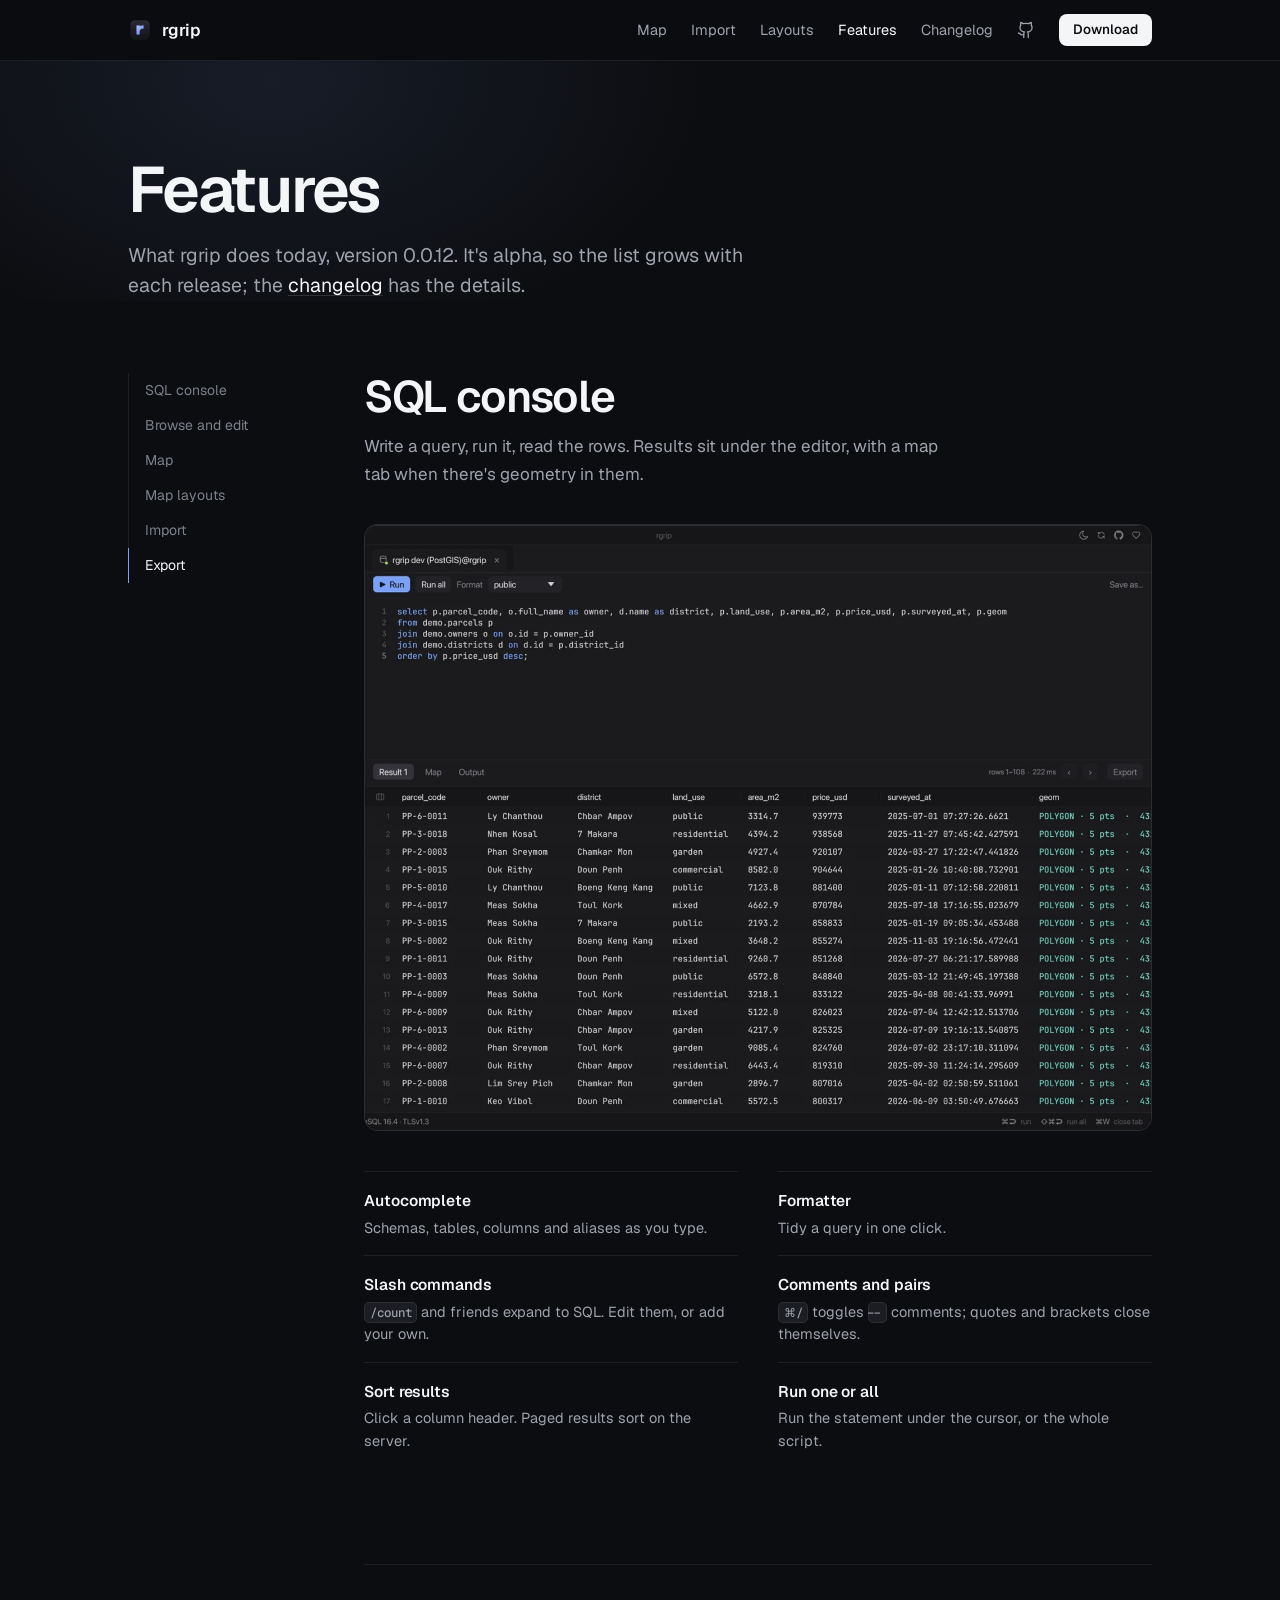
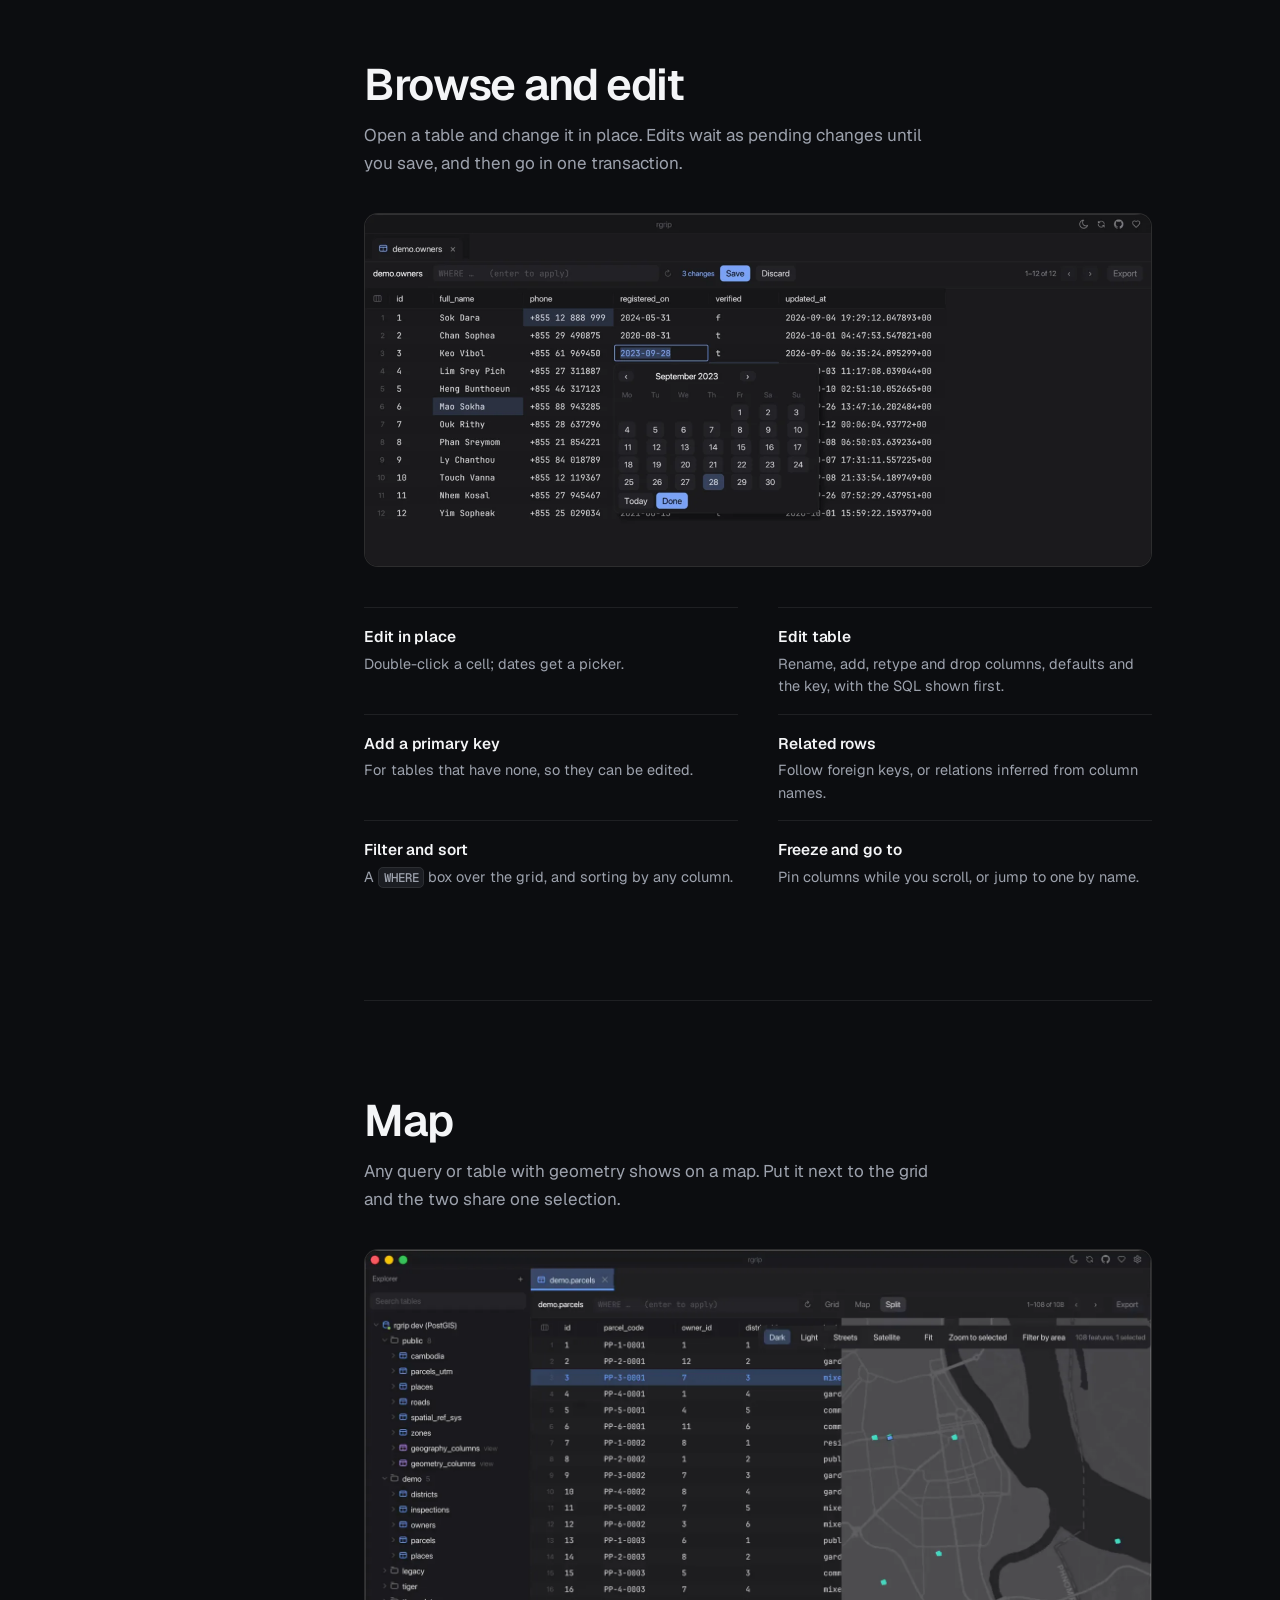
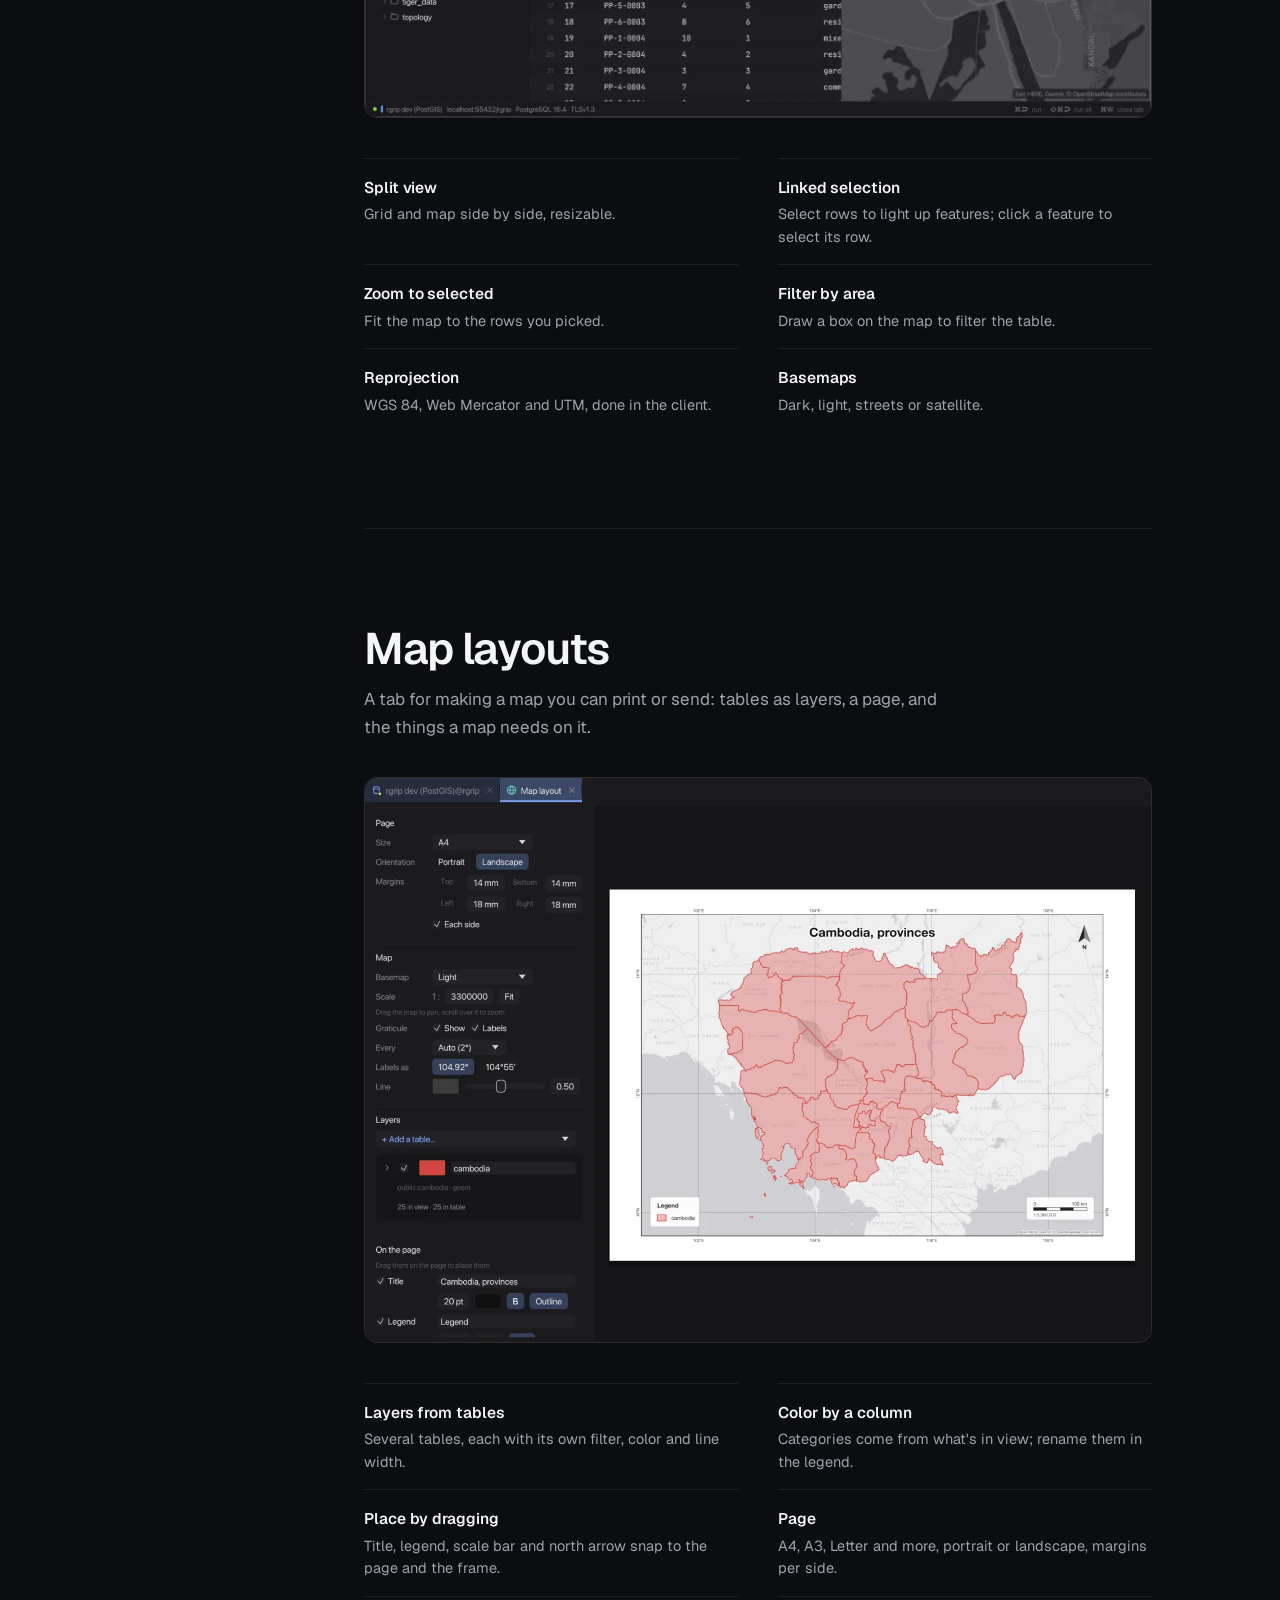
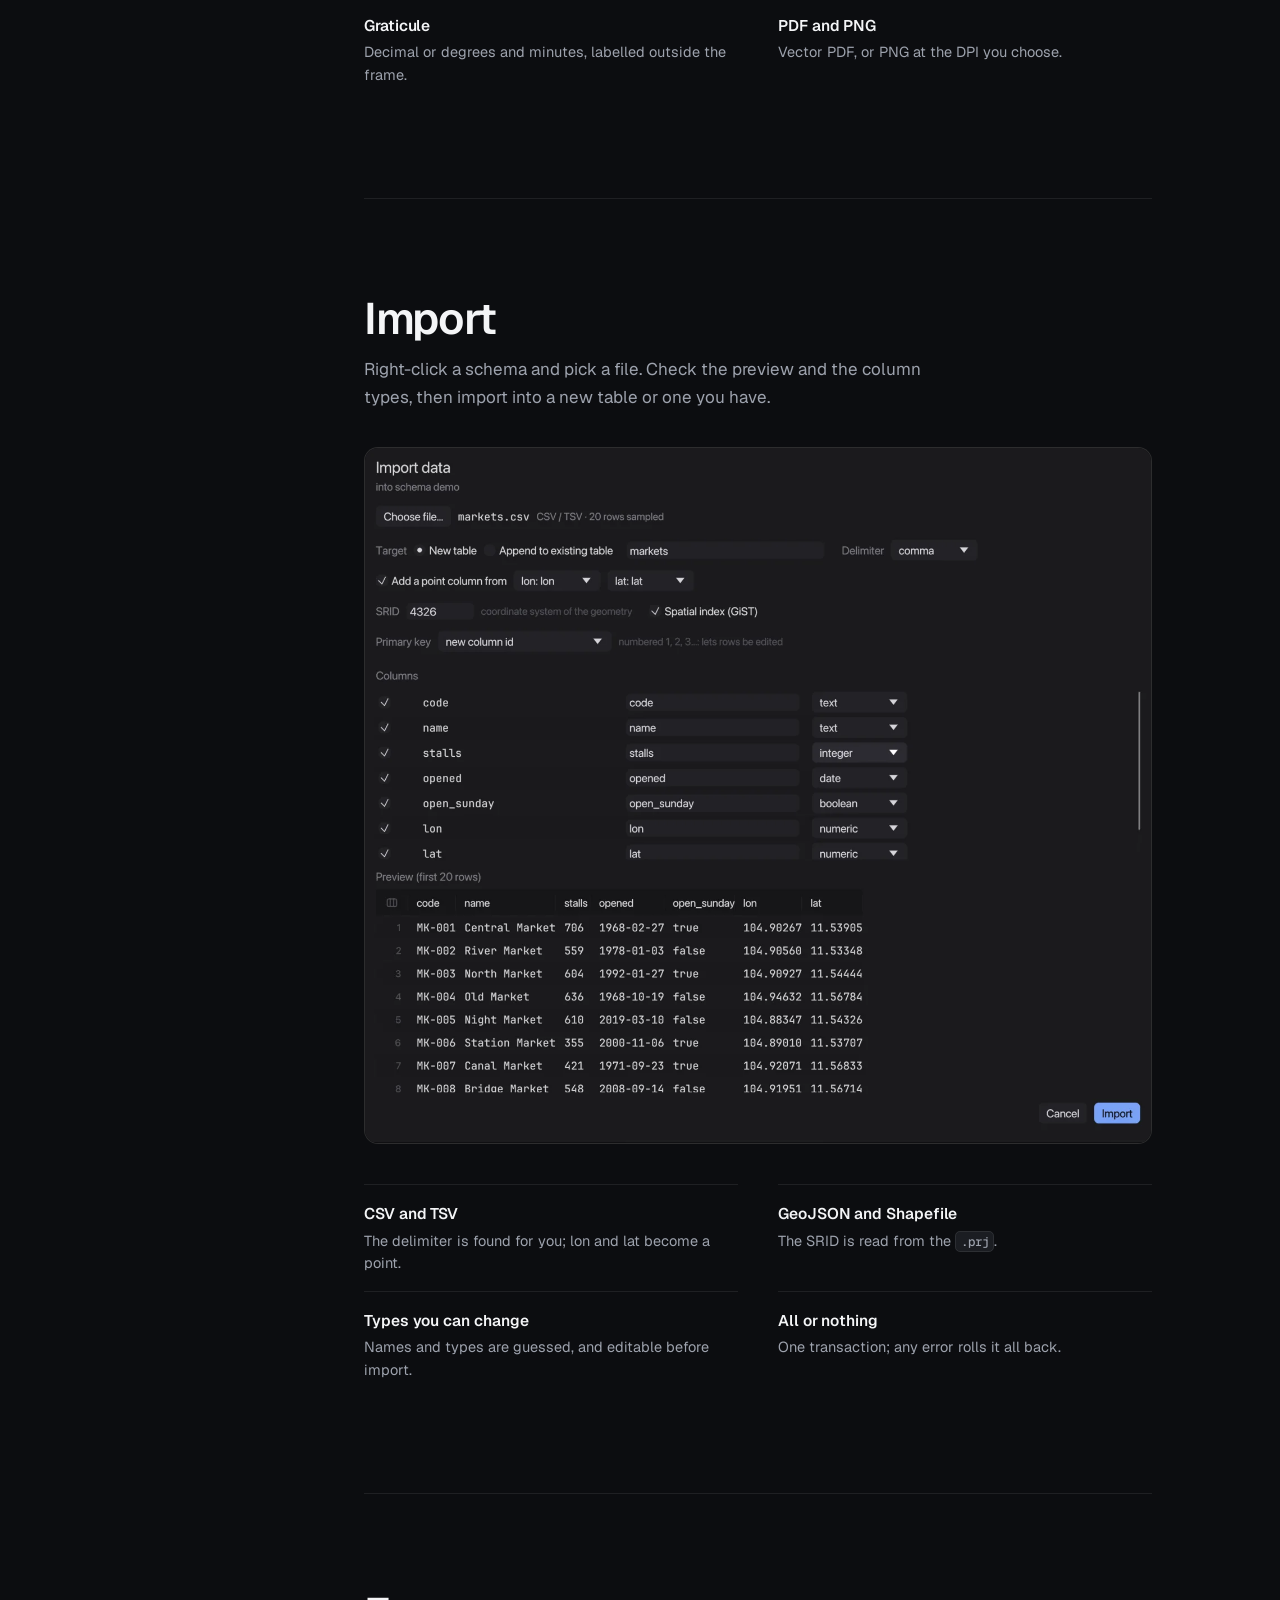
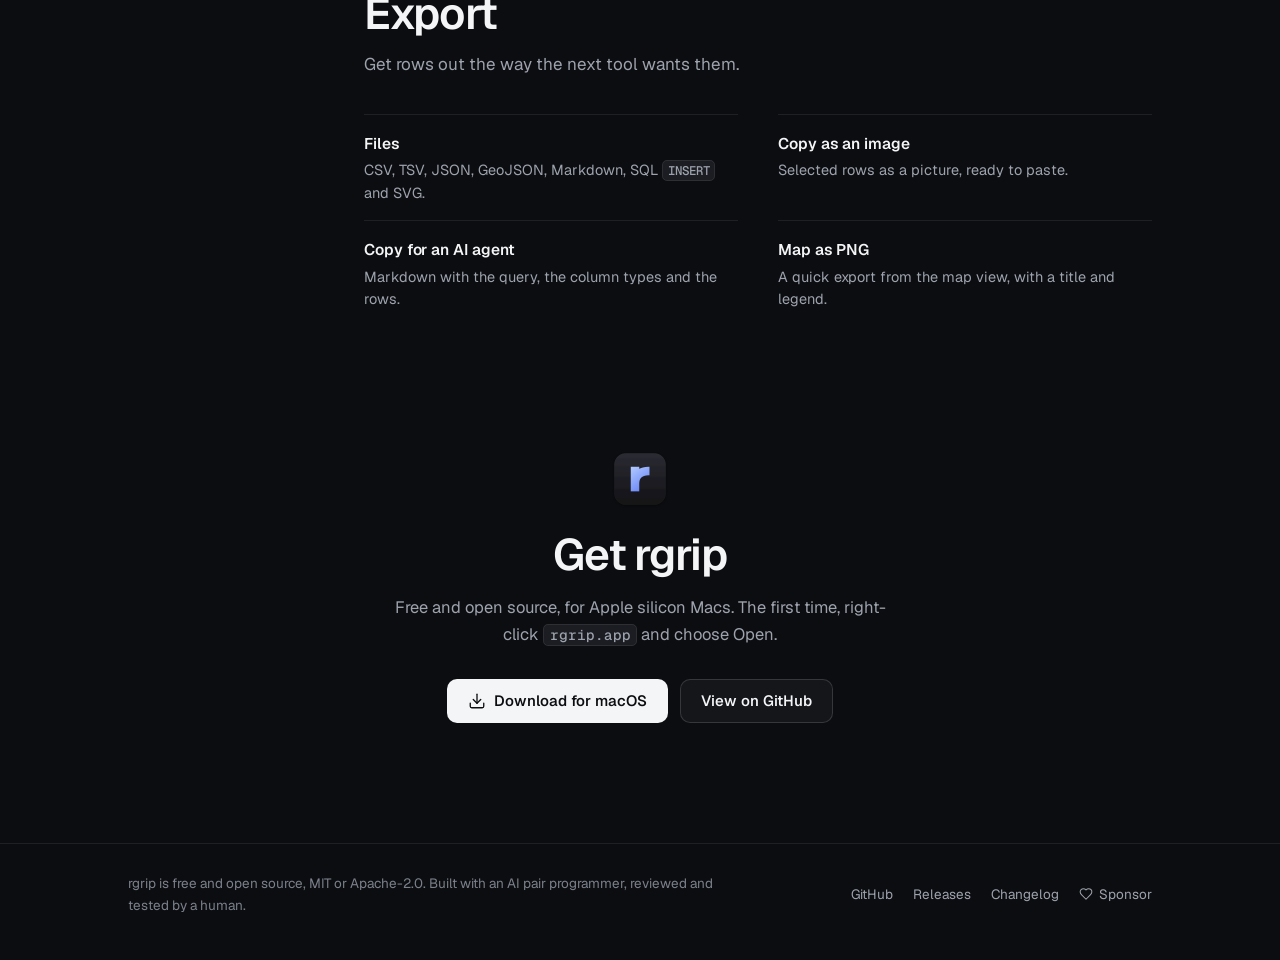
==== site/features.html @ 533f60ce "Site: a features page (console, browse and edit, map, layouts, import, export) with a section index;" ====
<!doctype html>
<html lang="en">
<head>
  <meta charset="utf-8">
  <meta name="viewport" content="width=device-width, initial-scale=1">
  <title>Features · rgrip</title>
  <meta name="description" content="Everything rgrip does: the SQL console, browsing and editing tables, the map, map layouts with PDF and PNG export, and importing files into PostGIS.">
  <meta name="theme-color" content="#0c0d10">
  <link rel="icon" type="image/png" href="img/icon.png">
  <link rel="apple-touch-icon" href="img/icon.png">
  <link rel="canonical" href="https://yoouTaro.github.io/rgrip/features.html">

  <meta property="og:type" content="website">
  <meta property="og:site_name" content="rgrip">
  <meta property="og:title" content="Features · rgrip">
  <meta property="og:description" content="Everything rgrip does: the SQL console, browsing and editing tables, the map, map layouts with PDF and PNG export, and importing files into PostGIS.">
  <meta property="og:url" content="https://yoouTaro.github.io/rgrip/features.html">
  <meta property="og:image" content="https://yoouTaro.github.io/rgrip/img/og.png">
  <meta name="twitter:card" content="summary_large_image">

  <link rel="preload" href="fonts/geist.woff2" as="font" type="font/woff2" crossorigin>
  <link rel="stylesheet" href="style.css?v=13">
  <script src="main.js?v=13" defer></script>
</head>
<body>
  <a class="skip" href="#main">Skip to content</a>

  <header class="top">
    <div class="wrap top-in">
      <a class="mark" href="./" aria-label="rgrip home">
        <img src="img/icon.png" alt="" width="24" height="24"><span>rgrip</span>
      </a>
      <nav aria-label="Primary">
        <a href="./#map">Map</a>
        <a href="./#import">Import</a>
        <a href="./#layout">Layouts</a>
        <a href="features.html" aria-current="page">Features</a>
        <a href="https://github.com/yoouTaro/rgrip/blob/main/CHANGELOG.md">Changelog</a>
        <a href="https://github.com/yoouTaro/rgrip" class="nav-gh" aria-label="GitHub"><svg class="ico" viewBox="0 0 24 24" aria-hidden="true"><path d="M15 22v-4a4.8 4.8 0 0 0-1-3.5c3 0 6-2 6-5.5.08-1.25-.27-2.48-1-3.5.28-1.15.28-2.35 0-3.5 0 0-1 0-3 1.5-2.64-.5-5.36-.5-8 0C6 2 5 2 5 2c-.3 1.15-.3 2.35 0 3.5A5.403 5.403 0 0 0 4 9c0 3.5 3 5.5 6 5.5-.39.49-.68 1.05-.85 1.65-.17.6-.22 1.23-.15 1.85v4"/><path d="M9 18c-4.51 2-5-2-7-2"/></svg></a>
        <a class="btn btn-sm btn-primary" data-download href="https://github.com/yoouTaro/rgrip/releases"><span>Download</span></a>
      </nav>
    </div>
  </header>

  <main id="main">
    <section class="page-head">
      <div class="wrap">
        <h1 class="page-title">Features</h1>
        <p class="lead page-lead">What rgrip does today, version <span data-version>0.0.12</span>. It's alpha, so the list grows with each release; the <a href="https://github.com/yoouTaro/rgrip/blob/main/CHANGELOG.md">changelog</a> has the details.</p>
      </div>
    </section>

    <div class="wrap feat">
      <nav class="toc" aria-label="On this page">
        <a href="#query" class="on">SQL console</a>
        <a href="#edit">Browse and edit</a>
        <a href="#map">Map</a>
        <a href="#layout">Map layouts</a>
        <a href="#import">Import</a>
        <a href="#export">Export</a>
      </nav>

      <div class="groups">
        <section class="group" id="query" aria-labelledby="query-h">
          <h2 id="query-h">SQL console</h2>
          <p class="group-copy">Write a query, run it, read the rows. Results sit under the editor, with a map tab when there's geometry in them.</p>
          <figure class="shot"><img src="img/query.webp" alt="SQL console: a join across demo.parcels, owners and districts, and its 108 rows in the grid below" width="1400" height="1077" loading="lazy"></figure>
          <dl class="items">
            <div><dt>Autocomplete</dt><dd>Schemas, tables, columns and aliases as you type.</dd></div>
            <div><dt>Formatter</dt><dd>Tidy a query in one click.</dd></div>
            <div><dt>Slash commands</dt><dd><code>/count</code> and friends expand to SQL. Edit them, or add your own.</dd></div>
            <div><dt>Comments and pairs</dt><dd><kbd>⌘/</kbd> toggles <code>--</code> comments; quotes and brackets close themselves.</dd></div>
            <div><dt>Sort results</dt><dd>Click a column header. Paged results sort on the server.</dd></div>
            <div><dt>Run one or all</dt><dd>Run the statement under the cursor, or the whole script.</dd></div>
          </dl>
        </section>

        <section class="group" id="edit" aria-labelledby="edit-h">
          <h2 id="edit-h">Browse and edit</h2>
          <p class="group-copy">Open a table and change it in place. Edits wait as pending changes until you save, and then go in one transaction.</p>
          <figure class="shot"><img src="img/edit.webp" alt="demo.owners with three pending changes and the date picker open on registered_on" width="1400" height="628" loading="lazy"></figure>
          <dl class="items">
            <div><dt>Edit in place</dt><dd>Double-click a cell; dates get a picker.</dd></div>
            <div><dt>Edit table</dt><dd>Rename, add, retype and drop columns, defaults and the key, with the SQL shown first.</dd></div>
            <div><dt>Add a primary key</dt><dd>For tables that have none, so they can be edited.</dd></div>
            <div><dt>Related rows</dt><dd>Follow foreign keys, or relations inferred from column names.</dd></div>
            <div><dt>Filter and sort</dt><dd>A <code>WHERE</code> box over the grid, and sorting by any column.</dd></div>
            <div><dt>Freeze and go to</dt><dd>Pin columns while you scroll, or jump to one by name.</dd></div>
          </dl>
        </section>

        <section class="group" id="map" aria-labelledby="map-h">
          <h2 id="map-h">Map</h2>
          <p class="group-copy">Any query or table with geometry shows on a map. Put it next to the grid and the two share one selection.</p>
          <figure class="shot"><img src="img/split.webp" alt="Split view of demo.parcels: selected rows in the grid are highlighted on the map" width="1400" height="875" loading="lazy"></figure>
          <dl class="items">
            <div><dt>Split view</dt><dd>Grid and map side by side, resizable.</dd></div>
            <div><dt>Linked selection</dt><dd>Select rows to light up features; click a feature to select its row.</dd></div>
            <div><dt>Zoom to selected</dt><dd>Fit the map to the rows you picked.</dd></div>
            <div><dt>Filter by area</dt><dd>Draw a box on the map to filter the table.</dd></div>
            <div><dt>Reprojection</dt><dd>WGS 84, Web Mercator and UTM, done in the client.</dd></div>
            <div><dt>Basemaps</dt><dd>Dark, light, streets or satellite.</dd></div>
          </dl>
        </section>

        <section class="group" id="layout" aria-labelledby="layout-h">
          <h2 id="layout-h">Map layouts</h2>
          <p class="group-copy">A tab for making a map you can print or send: tables as layers, a page, and the things a map needs on it.</p>
          <figure class="shot"><img src="img/layout.webp" alt="Map layout tab: the provinces of Cambodia on an A4 landscape page with a graticule, title, legend, scale bar and north arrow" width="1400" height="1005" loading="lazy"></figure>
          <dl class="items">
            <div><dt>Layers from tables</dt><dd>Several tables, each with its own filter, color and line width.</dd></div>
            <div><dt>Color by a column</dt><dd>Categories come from what's in view; rename them in the legend.</dd></div>
            <div><dt>Place by dragging</dt><dd>Title, legend, scale bar and north arrow snap to the page and the frame.</dd></div>
            <div><dt>Page</dt><dd>A4, A3, Letter and more, portrait or landscape, margins per side.</dd></div>
            <div><dt>Graticule</dt><dd>Decimal or degrees and minutes, labelled outside the frame.</dd></div>
            <div><dt>PDF and PNG</dt><dd>Vector PDF, or PNG at the DPI you choose.</dd></div>
          </dl>
        </section>

        <section class="group" id="import" aria-labelledby="import-h">
          <h2 id="import-h">Import</h2>
          <p class="group-copy">Right-click a schema and pick a file. Check the preview and the column types, then import into a new table or one you have.</p>
          <figure class="shot"><img src="img/import.webp" alt="Import data dialog: markets.csv with inferred column types, a point column from lon and lat, SRID 4326 and a preview of the rows" width="1400" height="1238" loading="lazy"></figure>
          <dl class="items">
            <div><dt>CSV and TSV</dt><dd>The delimiter is found for you; lon and lat become a point.</dd></div>
            <div><dt>GeoJSON and Shapefile</dt><dd>The SRID is read from the <code>.prj</code>.</dd></div>
            <div><dt>Types you can change</dt><dd>Names and types are guessed, and editable before import.</dd></div>
            <div><dt>All or nothing</dt><dd>One transaction; any error rolls it all back.</dd></div>
          </dl>
        </section>

        <section class="group" id="export" aria-labelledby="export-h">
          <h2 id="export-h">Export</h2>
          <p class="group-copy">Get rows out the way the next tool wants them.</p>
          <dl class="items">
            <div><dt>Files</dt><dd>CSV, TSV, JSON, GeoJSON, Markdown, SQL <code>INSERT</code> and SVG.</dd></div>
            <div><dt>Copy as an image</dt><dd>Selected rows as a picture, ready to paste.</dd></div>
            <div><dt>Copy for an AI agent</dt><dd>Markdown with the query, the column types and the rows.</dd></div>
            <div><dt>Map as PNG</dt><dd>A quick export from the map view, with a title and legend.</dd></div>
          </dl>
        </section>
      </div>
    </div>

    <section class="section get" id="download" aria-labelledby="download-h">
      <div class="wrap narrow center">
        <img src="img/icon.png" alt="" width="64" height="64" class="get-icon">
        <h2 id="download-h">Get rgrip</h2>
        <p>Free and open source, for Apple silicon Macs. The first time, right-click <code>rgrip.app</code> and choose Open.</p>
        <div class="cta center-cta">
          <a class="btn btn-primary" data-download href="https://github.com/yoouTaro/rgrip/releases"><svg class="ico" viewBox="0 0 24 24" aria-hidden="true"><path d="M12 15V3"/><path d="M21 15v4a2 2 0 0 1-2 2H5a2 2 0 0 1-2-2v-4"/><path d="m7 10 5 5 5-5"/></svg><span>Download for macOS</span></a>
          <a class="btn btn-ghost" href="https://github.com/yoouTaro/rgrip">View on GitHub</a>
        </div>
      </div>
    </section>
  </main>

  <footer class="foot">
    <div class="wrap foot-in">
      <p>rgrip is free and open source, MIT or Apache-2.0. Built with an AI pair programmer, reviewed and tested by a human.</p>
      <nav aria-label="Footer">
        <a href="https://github.com/yoouTaro/rgrip">GitHub</a>
        <a href="https://github.com/yoouTaro/rgrip/releases">Releases</a>
        <a href="https://github.com/yoouTaro/rgrip/blob/main/CHANGELOG.md">Changelog</a>
        <a data-donate href="https://github.com/sponsors/yoouTaro"><svg class="ico" viewBox="0 0 24 24" aria-hidden="true"><path d="M19 14c1.49-1.46 3-3.21 3-5.5A5.5 5.5 0 0 0 16.5 3c-1.76 0-3 .5-4.5 2-1.5-1.5-2.74-2-4.5-2A5.5 5.5 0 0 0 2 8.5c0 2.3 1.5 4.05 3 5.5l7 7Z"/></svg>Sponsor</a>
      </nav>
    </div>
  </footer>
</body>
</html>
---- site/style.css ----
@font-face{font-family:"Geist";src:url("fonts/geist.woff2") format("woff2");font-weight:100 900;font-display:swap}
@font-face{font-family:"Geist Mono";src:url("fonts/geist-mono.woff2") format("woff2");font-weight:100 900;font-display:swap}
:root{
  --bg:#0c0d10;--raise:#14161a;--raise-2:#1b1d22;--line:rgba(255,255,255,.08);--line-2:rgba(255,255,255,.14);
  --text:#f4f5f7;--muted:#9da2ad;--faint:#7b808b;
  --accent:#7aa2f7;--on-accent:#0b1020;
  --sans:"Geist",-apple-system,BlinkMacSystemFont,"Segoe UI",system-ui,sans-serif;
  --mono:"Geist Mono",ui-monospace,"SF Mono",Menlo,monospace;
  --ease:cubic-bezier(.16,1,.3,1);
  color-scheme:dark;
}
*{box-sizing:border-box}
html{scroll-behavior:smooth;scroll-padding-top:72px;scrollbar-color:#2c2f36 var(--bg)}
body{margin:0;background:var(--bg);color:var(--text);font:16.5px/1.65 var(--sans);-webkit-font-smoothing:antialiased;caret-color:var(--accent)}
::selection{background:color-mix(in srgb,var(--accent) 45%,transparent);color:#fff}
img,video{max-width:100%;display:block}
a{color:inherit}
:focus-visible{outline:2px solid var(--accent);outline-offset:3px;border-radius:6px}
code,kbd{font:500 .86em var(--mono);background:var(--raise-2);border:1px solid var(--line);border-radius:5px;padding:.08em .38em}
.skip{position:absolute;left:-999px;top:8px;background:var(--accent);color:var(--on-accent);padding:8px 14px;border-radius:8px;z-index:100}
.skip:focus{left:8px}
.wrap{max-width:1080px;margin:0 auto;padding:0 28px}
.wrap-wide{max-width:1240px}
.narrow{max-width:620px}
.center{text-align:center}
.ico{width:18px;height:18px;fill:none;stroke:currentColor;stroke-width:1.75;stroke-linecap:round;stroke-linejoin:round;flex:none}

/* Top bar */
.top{position:sticky;top:0;z-index:50;background:color-mix(in srgb,var(--bg) 80%,transparent);backdrop-filter:saturate(1.4) blur(14px);border-bottom:1px solid var(--line)}
.top-in{display:flex;align-items:center;justify-content:space-between;height:60px;gap:16px}
.mark{display:flex;align-items:center;gap:10px;text-decoration:none;font-weight:600;font-size:17px;letter-spacing:-.01em}
.mark img{border-radius:6px}
.top nav{display:flex;align-items:center;gap:24px}
.top nav a:not(.btn){color:var(--muted);text-decoration:none;font-size:14.5px;transition:color .2s}
.top nav a:not(.btn):hover{color:var(--text)}
.nav-gh{display:inline-flex}

/* Buttons */
.btn{display:inline-flex;align-items:center;justify-content:center;gap:8px;height:44px;padding:0 20px;border-radius:10px;
  font:550 15px/1 var(--sans);text-decoration:none;border:1px solid transparent;transition:background-color .2s,border-color .2s,transform .2s var(--ease)}
.btn:active{transform:translateY(1px)}
.btn-sm{height:32px;padding:0 13px;font-size:13.5px;border-radius:8px}
.btn-primary{background:var(--text);color:#0c0d10}
.btn-primary:hover{background:#fff}
.btn-ghost{background:var(--raise);color:var(--text);border-color:var(--line-2)}
.btn-ghost:hover{background:var(--raise-2)}

/* Hero */
.hero{position:relative;padding:88px 0 40px;text-align:center;overflow:hidden}
.hero::before{content:"";position:absolute;left:50%;top:-240px;width:1100px;height:640px;transform:translateX(-50%);z-index:-1;pointer-events:none;
  background:radial-gradient(closest-side,rgba(122,162,247,.13),transparent)}
.pill{display:inline-flex;align-items:center;gap:10px;margin:0 0 28px;padding:5px 10px 5px 5px;border:1px solid var(--line-2);border-radius:99px;
  background:var(--raise);color:var(--muted);font-size:13.5px;text-decoration:none;transition:border-color .2s,color .2s}
.pill:hover{color:var(--text);border-color:rgba(255,255,255,.24)}
.pill .ico{width:14px;height:14px}
.pill-tag{padding:2px 8px;border-radius:99px;background:color-mix(in srgb,var(--accent) 18%,transparent);color:var(--accent);font-weight:550;font-size:12.5px}
h1{margin:0 auto 22px;font-size:clamp(40px,6.4vw,76px);line-height:1.02;font-weight:620;letter-spacing:-.035em;text-wrap:balance}
.lead{max-width:600px;margin:0 auto 34px;font-size:clamp(17px,1.7vw,19.5px);line-height:1.55;color:var(--muted)}
.cta{display:flex;gap:12px;justify-content:center;flex-wrap:wrap}
.fine{margin:20px 0 0;color:var(--faint);font-size:13.5px;font-variant-numeric:tabular-nums}

.shot{margin:0;border-radius:14px;overflow:hidden;background:#0a0a0c;border:1px solid var(--line-2)}
.shot img,.shot video{width:100%;height:auto}
.shot-hero{margin-top:64px;aspect-ratio:1600/950;transform-origin:50% 0;
  transform:perspective(1600px) rotateX(calc(var(--tilt,0) * 14deg)) scale(calc(1 - var(--tilt,0) * .04))}
.shot-hero video{height:100%;object-fit:cover}
.shot-import,.shot-map{max-width:880px;margin:56px auto 0}
.shot-layout{max-width:1040px;margin:56px auto 0}

/* Sections */
.section{padding:120px 0 0}
.split{display:grid;grid-template-columns:minmax(0,1fr) minmax(0,1.15fr);gap:64px;align-items:start}
h2{margin:0 0 16px;font-size:clamp(30px,3.6vw,44px);line-height:1.08;font-weight:600;letter-spacing:-.03em;text-wrap:balance}
.copy p{margin:0;color:var(--muted);max-width:30em;font-size:17px}
.points{list-style:none;margin:6px 0 0;padding:0;display:grid;grid-template-columns:repeat(2,minmax(0,1fr));gap:28px 32px}
.points li{display:flex;gap:14px;align-items:flex-start}
.points .ico{width:34px;height:34px;padding:8px;border-radius:9px;background:var(--raise);border:1px solid var(--line);color:var(--accent);box-sizing:border-box}
.points b{display:block;font-weight:580;font-size:15.5px;letter-spacing:-.005em}
.points span{display:block;color:var(--muted);font-size:14.5px;line-height:1.5;margin-top:2px}

.list{display:grid;grid-template-columns:repeat(2,minmax(0,1fr));column-gap:48px;margin:48px 0 0}
.list div{display:grid;grid-template-columns:170px minmax(0,1fr);gap:16px;padding:18px 0;border-top:1px solid var(--line)}
.list div:nth-last-child(-n+2){border-bottom:1px solid var(--line)}
.list dt{font-weight:580;font-size:15px}
.list dd{margin:0;color:var(--muted);font-size:15px;line-height:1.55}

.more{margin:32px 0 0;text-align:center}
.more a{display:inline-flex;align-items:center;gap:8px;color:var(--text);font-weight:550;font-size:15px;text-decoration:none}
.more a .ico{width:16px;height:16px;color:var(--accent);transition:transform .2s var(--ease)}
.more a:hover .ico{transform:translateX(3px)}
.get{padding-bottom:120px}
.get-icon{margin:0 auto 20px;border-radius:14px}
.get p{color:var(--muted);margin:0 auto 30px;max-width:30em}
.center-cta{justify-content:center}

/* Footer */
.foot{border-top:1px solid var(--line);padding:28px 0 44px;color:var(--faint);font-size:13.5px}
.foot-in{display:flex;justify-content:space-between;align-items:center;gap:16px 32px;flex-wrap:wrap}
.foot p{margin:0;max-width:44em}
.foot nav{display:flex;gap:20px;flex-wrap:wrap}
.foot a{color:var(--muted);text-decoration:none;display:inline-flex;align-items:center;gap:6px}
.foot a:hover{color:var(--text)}
.foot .ico{width:14px;height:14px}

/* Features page */
.top nav a[aria-current="page"]{color:var(--text)}
.page-head{position:relative;padding:96px 0 0;overflow:hidden}
.page-head::before{content:"";position:absolute;left:-180px;top:-260px;width:900px;height:560px;z-index:-1;pointer-events:none;
  background:radial-gradient(closest-side,rgba(122,162,247,.10),transparent)}
.page-title{margin:0 0 18px;font-size:clamp(40px,5.2vw,64px)}
.page-lead{margin:0;max-width:34em}
.page-lead a{color:var(--text);text-decoration-color:var(--line-2);text-underline-offset:3px;transition:text-decoration-color .2s}
.page-lead a:hover{text-decoration-color:var(--text)}
.feat{display:grid;grid-template-columns:180px minmax(0,1fr);gap:56px;align-items:start;margin-top:72px}
.toc{position:sticky;top:96px;display:flex;flex-direction:column;border-left:1px solid var(--line)}
.toc a{margin-left:-1px;padding:6px 0 6px 16px;border-left:1px solid transparent;color:var(--faint);font-size:14px;text-decoration:none;transition:color .2s,border-color .2s}
.toc a:hover{color:var(--text)}
.toc a.on{color:var(--text);border-left-color:var(--accent)}
.group{padding:0 0 96px}
.group + .group{padding-top:96px;border-top:1px solid var(--line)}
.group h2{margin-bottom:12px}
.group-copy{margin:0 0 36px;color:var(--muted);font-size:17px;max-width:34em}
.group .shot{margin:0 0 40px}
.items{display:grid;grid-template-columns:repeat(2,minmax(0,1fr));column-gap:40px;margin:0}
.items div{padding:16px 0;border-top:1px solid var(--line)}
.items dt{font-weight:580;font-size:15.5px;letter-spacing:-.005em}
.items dd{margin:3px 0 0;color:var(--muted);font-size:14.5px;line-height:1.55}
.feat + .get{padding-top:24px}
@media (max-width:900px){
  .feat{grid-template-columns:minmax(0,1fr);margin-top:56px}
  .toc{display:none}
  .group{padding-bottom:72px}
  .group + .group{padding-top:72px}
}
@media (max-width:640px){
  .page-head{padding-top:56px}
  .items{grid-template-columns:minmax(0,1fr)}
  .group .shot{border-radius:10px;margin-bottom:28px}
  .group{padding-bottom:56px}
  .group + .group{padding-top:56px}
}

/* Entrance: content is visible by default; JS only adds the motion. */
.js .rise{opacity:0;transform:translateY(14px);filter:blur(6px);transition:opacity .9s var(--ease),transform .9s var(--ease),filter .9s var(--ease)}
.js .rise.in{opacity:1;transform:none;filter:none}

@media (max-width:900px){
  .split{grid-template-columns:minmax(0,1fr);gap:36px}
  .list{grid-template-columns:minmax(0,1fr)}
  .list div:nth-last-child(2){border-bottom:0}
  .section{padding-top:88px}
}
@media (max-width:640px){
  .wrap{padding:0 20px}
  .top nav a:not(.btn):not(.nav-gh){display:none}
  .hero{padding:56px 0 24px}
  .shot-hero{margin-top:44px;border-radius:10px;aspect-ratio:4/3}
  /* On a phone, the whole window is too small to read: show the seam where the grid meets the map. */
  .shot-hero video{object-position:58% 40%;transform:scale(1.35);transform-origin:58% 62%}
  .points{grid-template-columns:minmax(0,1fr);gap:22px}
  .list div{grid-template-columns:minmax(0,1fr);gap:4px}
  .get{padding-bottom:88px}
}
@media (prefers-reduced-motion:reduce){
  html{scroll-behavior:auto}
  .shot-hero{transform:none}
  .js .rise{opacity:1;transform:none;filter:none;transition:none}
}
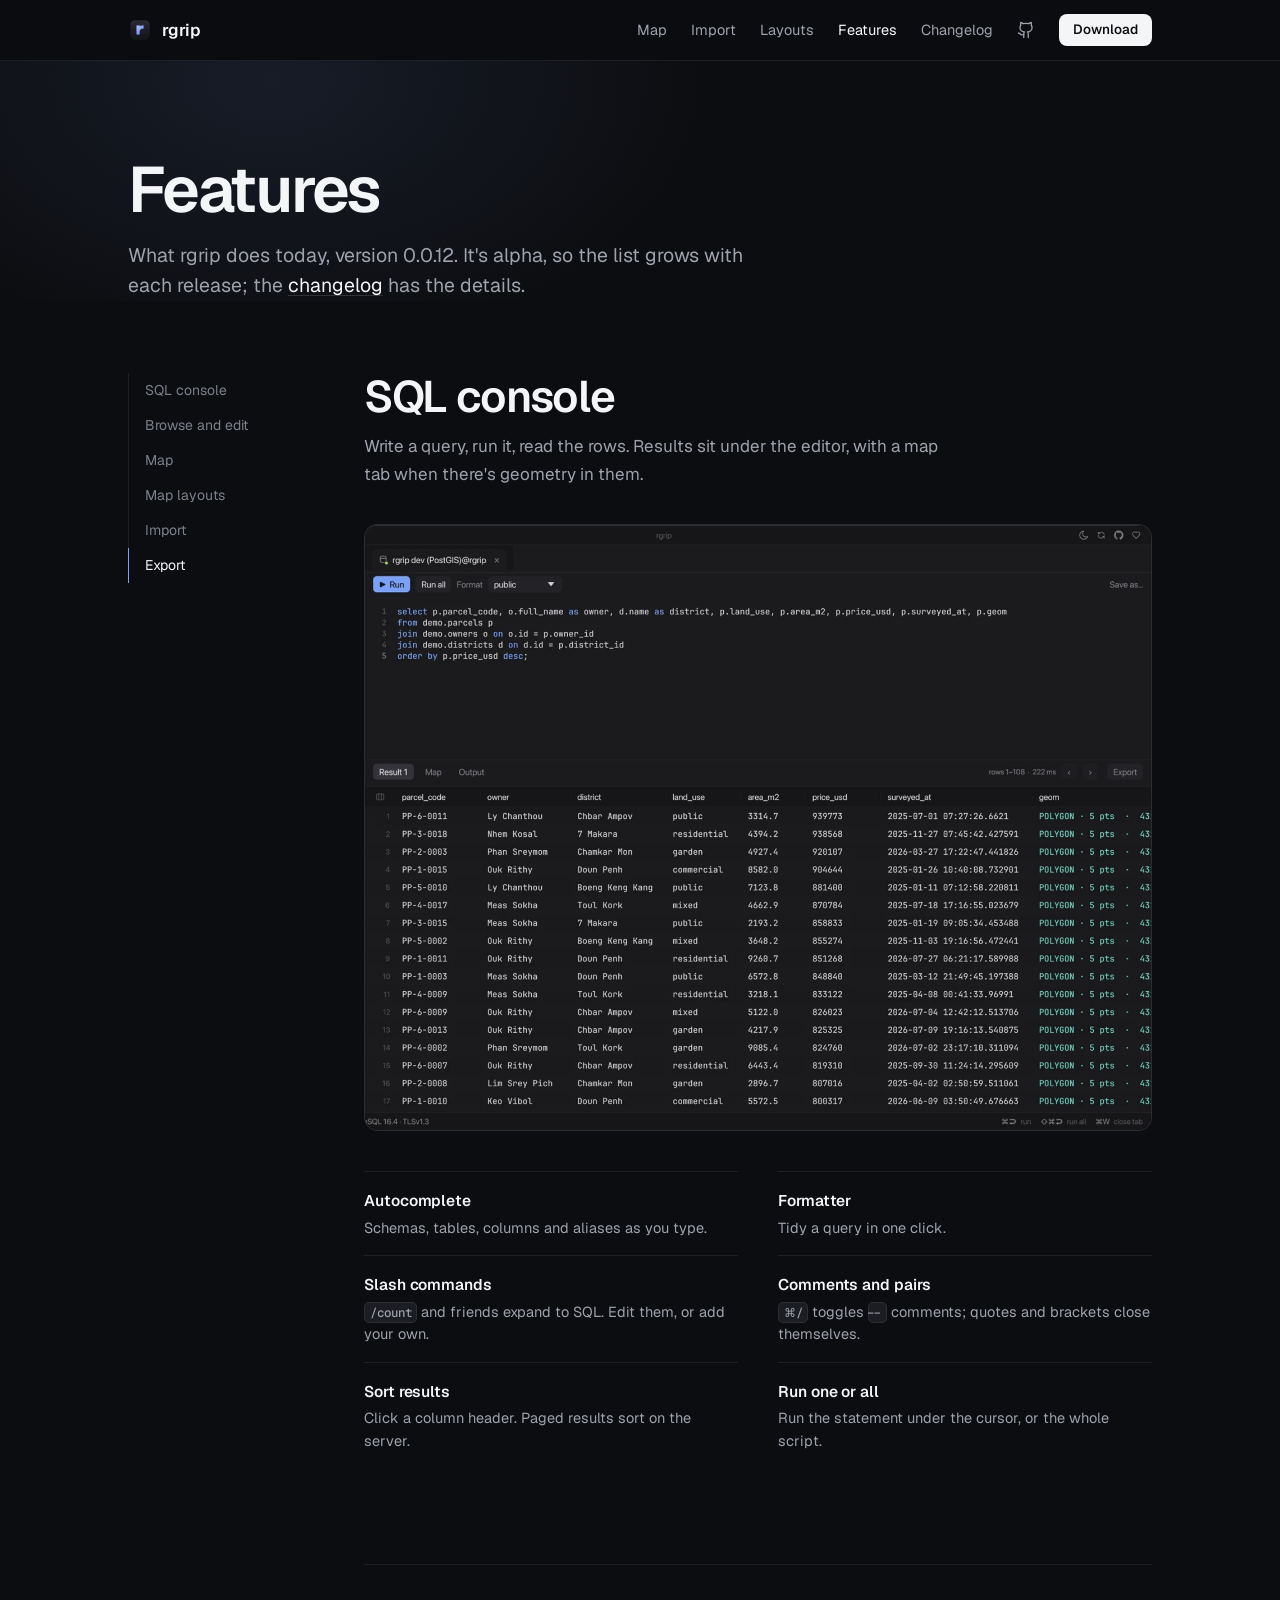
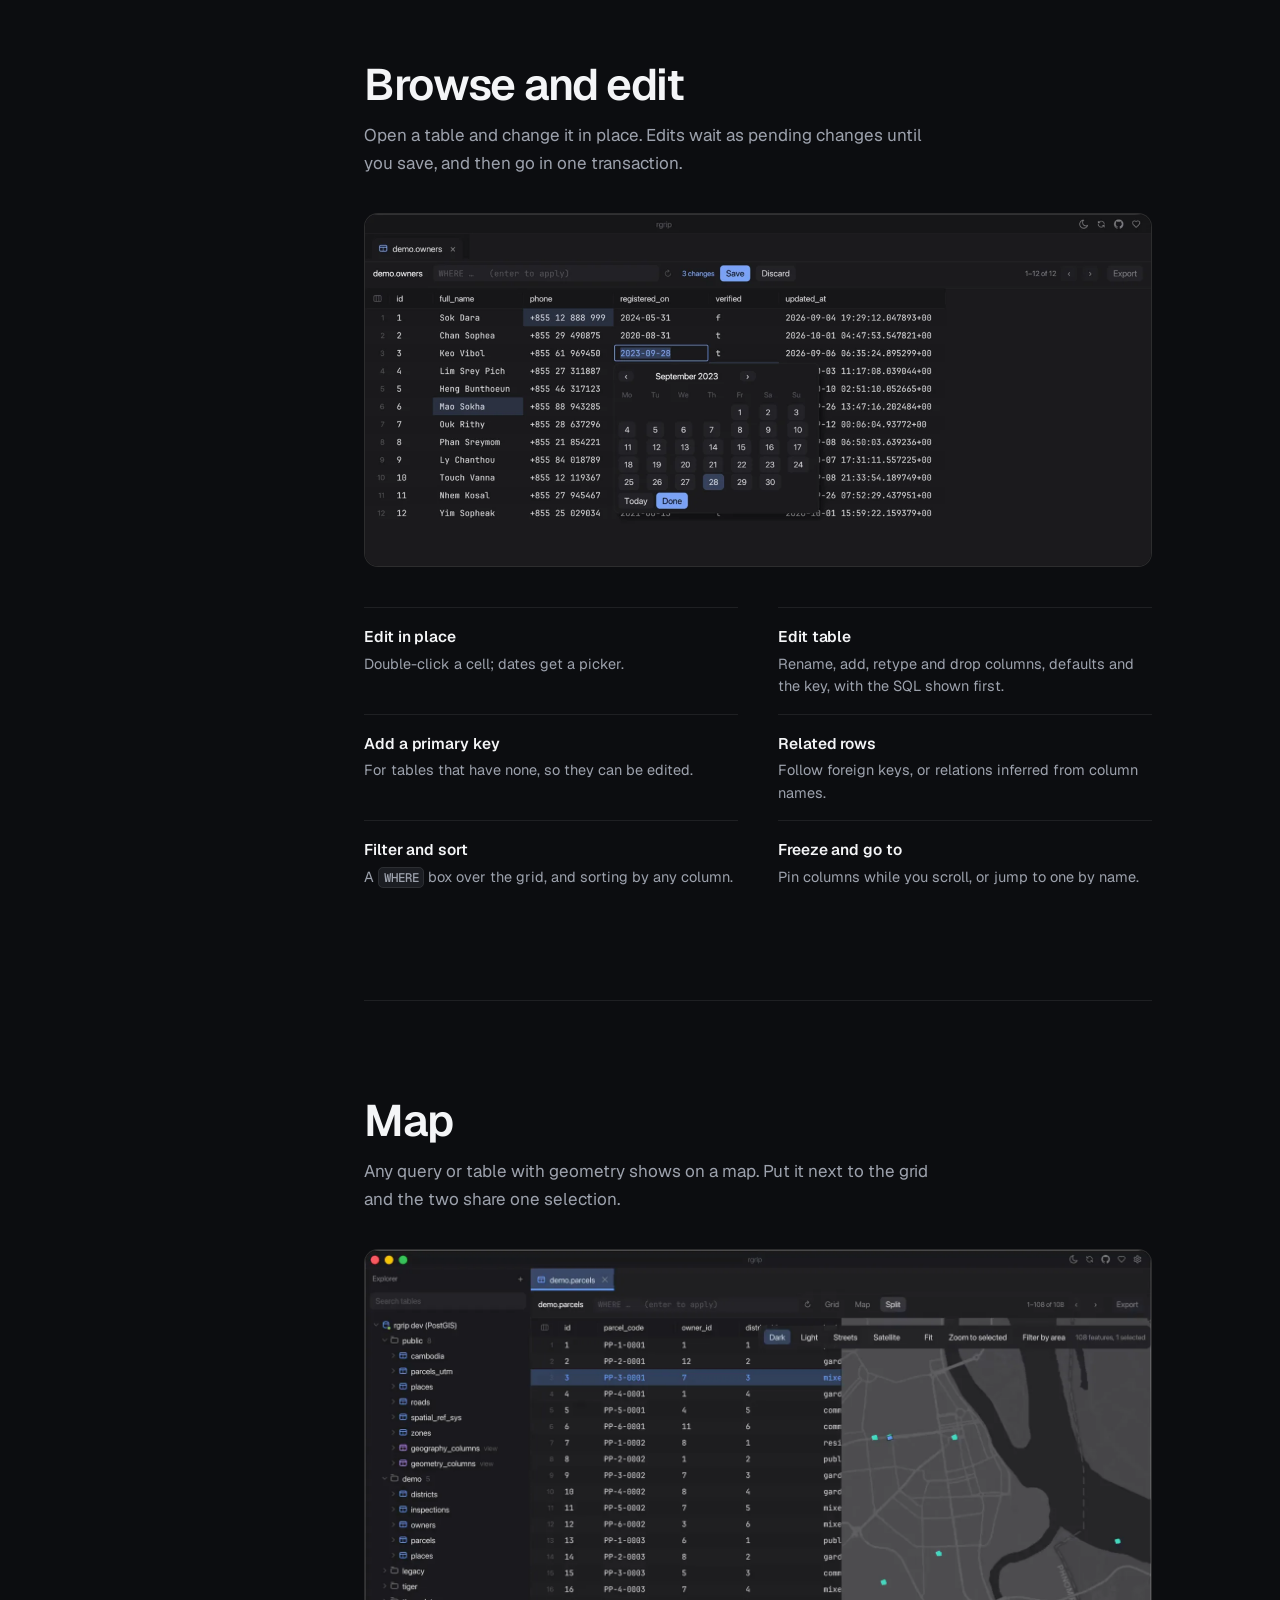
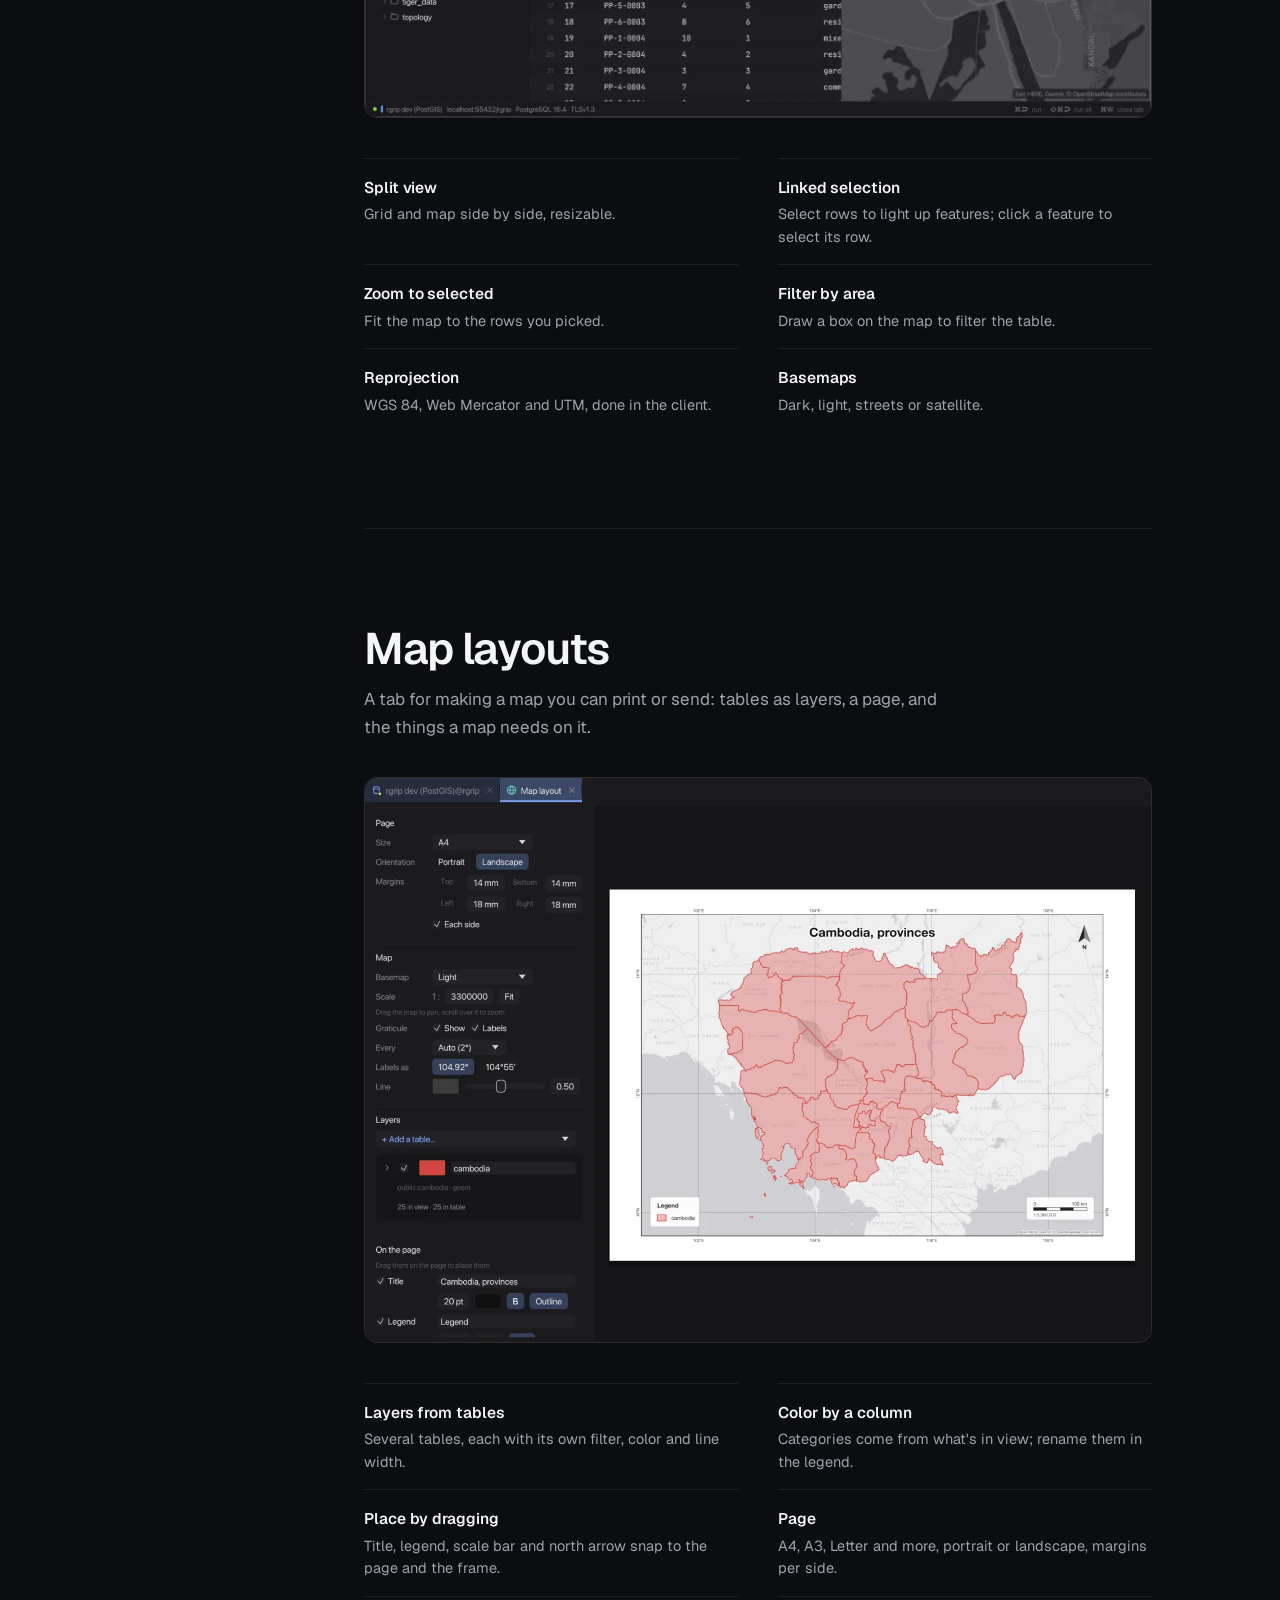
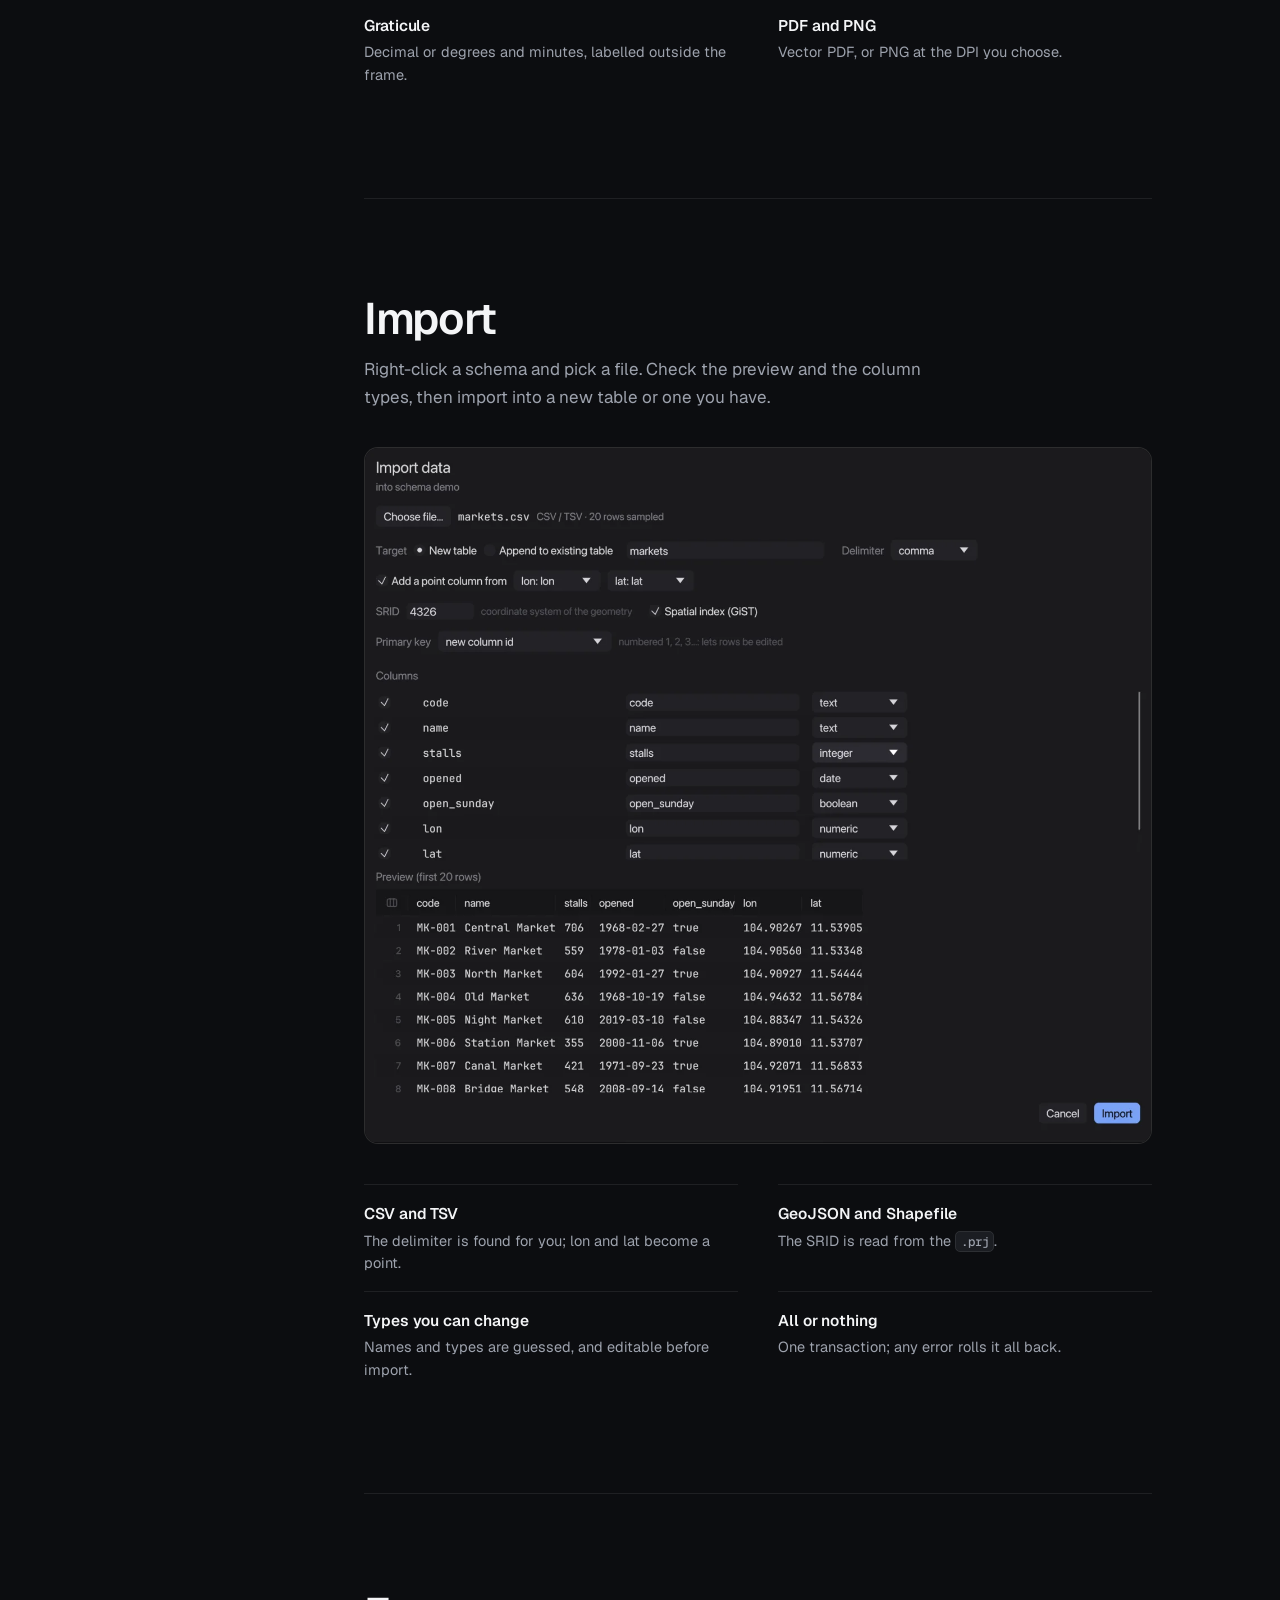
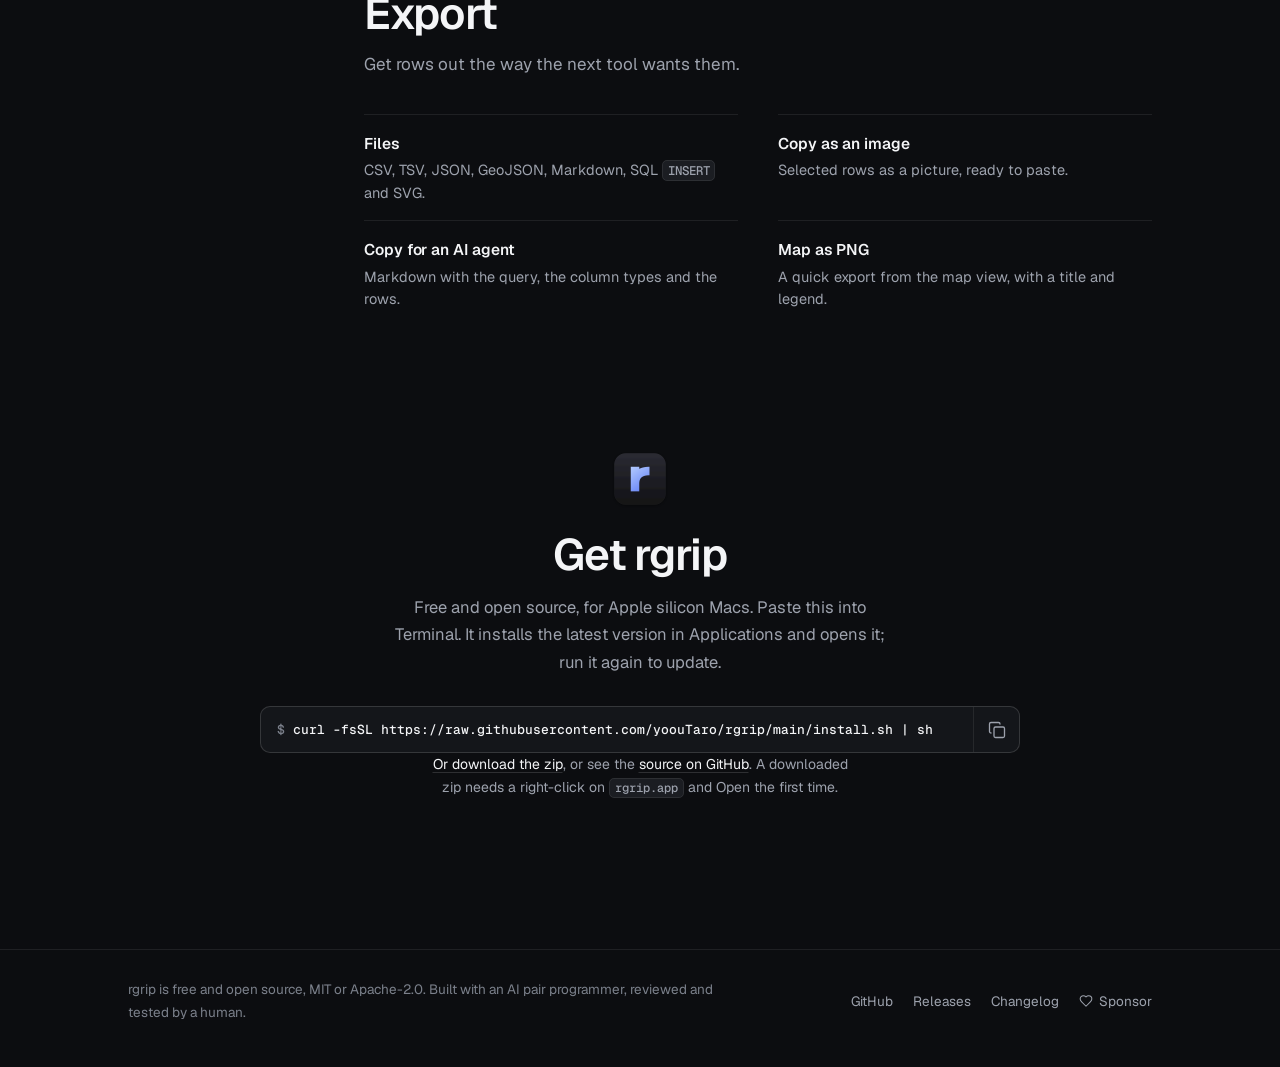
==== commit b4ae68bb: "Site: install with the Terminal one-liner (copy button) as the default; the zip is the alternative C" ====
--- a/site/features.html
+++ b/site/features.html
@@ -146,11 +146,12 @@
       <div class="wrap narrow center">
         <img src="img/icon.png" alt="" width="64" height="64" class="get-icon">
         <h2 id="download-h">Get rgrip</h2>
-        <p>Free and open source, for Apple silicon Macs. The first time, right-click <code>rgrip.app</code> and choose Open.</p>
-        <div class="cta center-cta">
-          <a class="btn btn-primary" data-download href="https://github.com/yoouTaro/rgrip/releases"><svg class="ico" viewBox="0 0 24 24" aria-hidden="true"><path d="M12 15V3"/><path d="M21 15v4a2 2 0 0 1-2 2H5a2 2 0 0 1-2-2v-4"/><path d="m7 10 5 5 5-5"/></svg><span>Download for macOS</span></a>
-          <a class="btn btn-ghost" href="https://github.com/yoouTaro/rgrip">View on GitHub</a>
+        <p>Free and open source, for Apple silicon Macs. Paste this into Terminal. It installs the latest version in Applications and opens it; run it again to update.</p>
+        <div class="cmd">
+          <code class="cmd-text" tabindex="0">curl -fsSL https://raw.githubusercontent.com/yoouTaro/rgrip/main/install.sh | sh</code>
+          <button class="cmd-copy" type="button" data-copy="curl -fsSL https://raw.githubusercontent.com/yoouTaro/rgrip/main/install.sh | sh" aria-label="Copy command"><svg class="ico ico-copy" viewBox="0 0 24 24" aria-hidden="true"><rect width="14" height="14" x="8" y="8" rx="2"/><path d="M4 16c-1.1 0-2-.9-2-2V4c0-1.1.9-2 2-2h10c1.1 0 2 .9 2 2"/></svg><svg class="ico ico-check" viewBox="0 0 24 24" aria-hidden="true"><path d="M20 6 9 17l-5-5"/></svg></button>
         </div>
+        <p class="alt"><a data-download href="https://github.com/yoouTaro/rgrip/releases">Or download the zip</a>, or see the <a href="https://github.com/yoouTaro/rgrip">source on GitHub</a>. A downloaded zip needs a right-click on <code>rgrip.app</code> and Open the first time.</p>
       </div>
     </section>
   </main>
--- a/site/style.css
+++ b/site/style.css
@@ -21,7 +21,7 @@
 .skip:focus{left:8px}
 .wrap{max-width:1080px;margin:0 auto;padding:0 28px}
 .wrap-wide{max-width:1240px}
-.narrow{max-width:620px}
+.narrow{max-width:820px}
 .center{text-align:center}
 .ico{width:18px;height:18px;fill:none;stroke:currentColor;stroke-width:1.75;stroke-linecap:round;stroke-linejoin:round;flex:none}
 
@@ -166,3 +166,17 @@
   .shot-hero{transform:none}
   .js .rise{opacity:1;transform:none;filter:none;transition:none}
 }
+
+/* Install command */
+.cmd{display:flex;align-items:stretch;max-width:760px;margin:0 auto;background:var(--raise);border:1px solid var(--line-2);border-radius:10px;text-align:left}
+.cmd-text{display:block;flex:1;min-width:0;overflow-x:auto;white-space:nowrap;padding:13px 4px 13px 16px;font:500 13px/1.5 var(--mono);background:none;border:0;border-radius:10px 0 0 10px;color:var(--text);scrollbar-width:none}
+.cmd-text::-webkit-scrollbar{display:none}
+.cmd-text::before{content:"$ ";color:var(--faint)}
+.cmd-copy{flex:none;width:46px;display:grid;place-items:center;background:none;border:0;border-left:1px solid var(--line);border-radius:0 10px 10px 0;color:var(--muted);cursor:pointer;transition:color .2s,background-color .2s}
+.cmd-copy:hover{color:var(--text);background:var(--raise-2)}
+.cmd-copy .ico-check,.cmd-copy.done .ico-copy{display:none}
+.cmd-copy.done{color:var(--accent)}
+.cmd-copy.done .ico-check{display:block}
+.alt{margin:20px auto 0;max-width:30em;color:var(--faint);font-size:14px}
+.get .alt a{color:var(--text);text-decoration-color:var(--line-2);text-underline-offset:3px}
+.get .alt a:hover{text-decoration-color:var(--text)}
